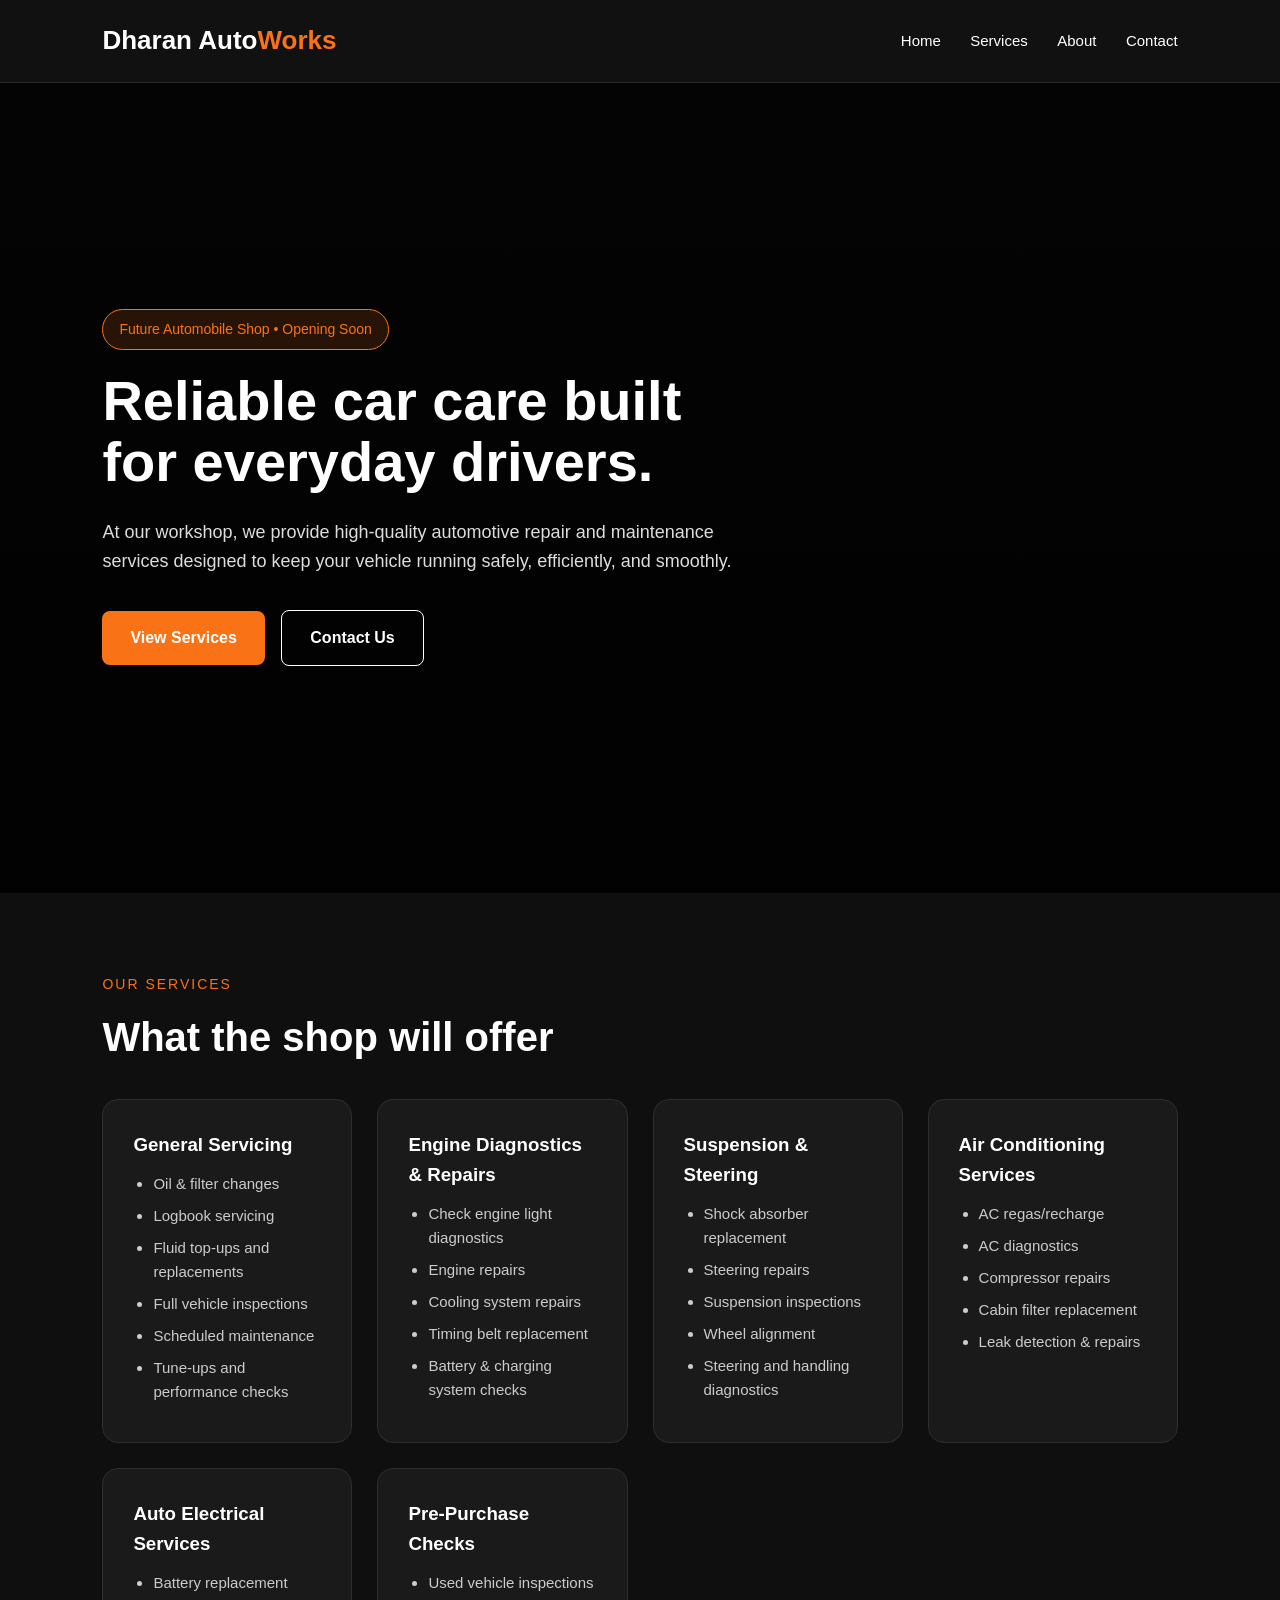
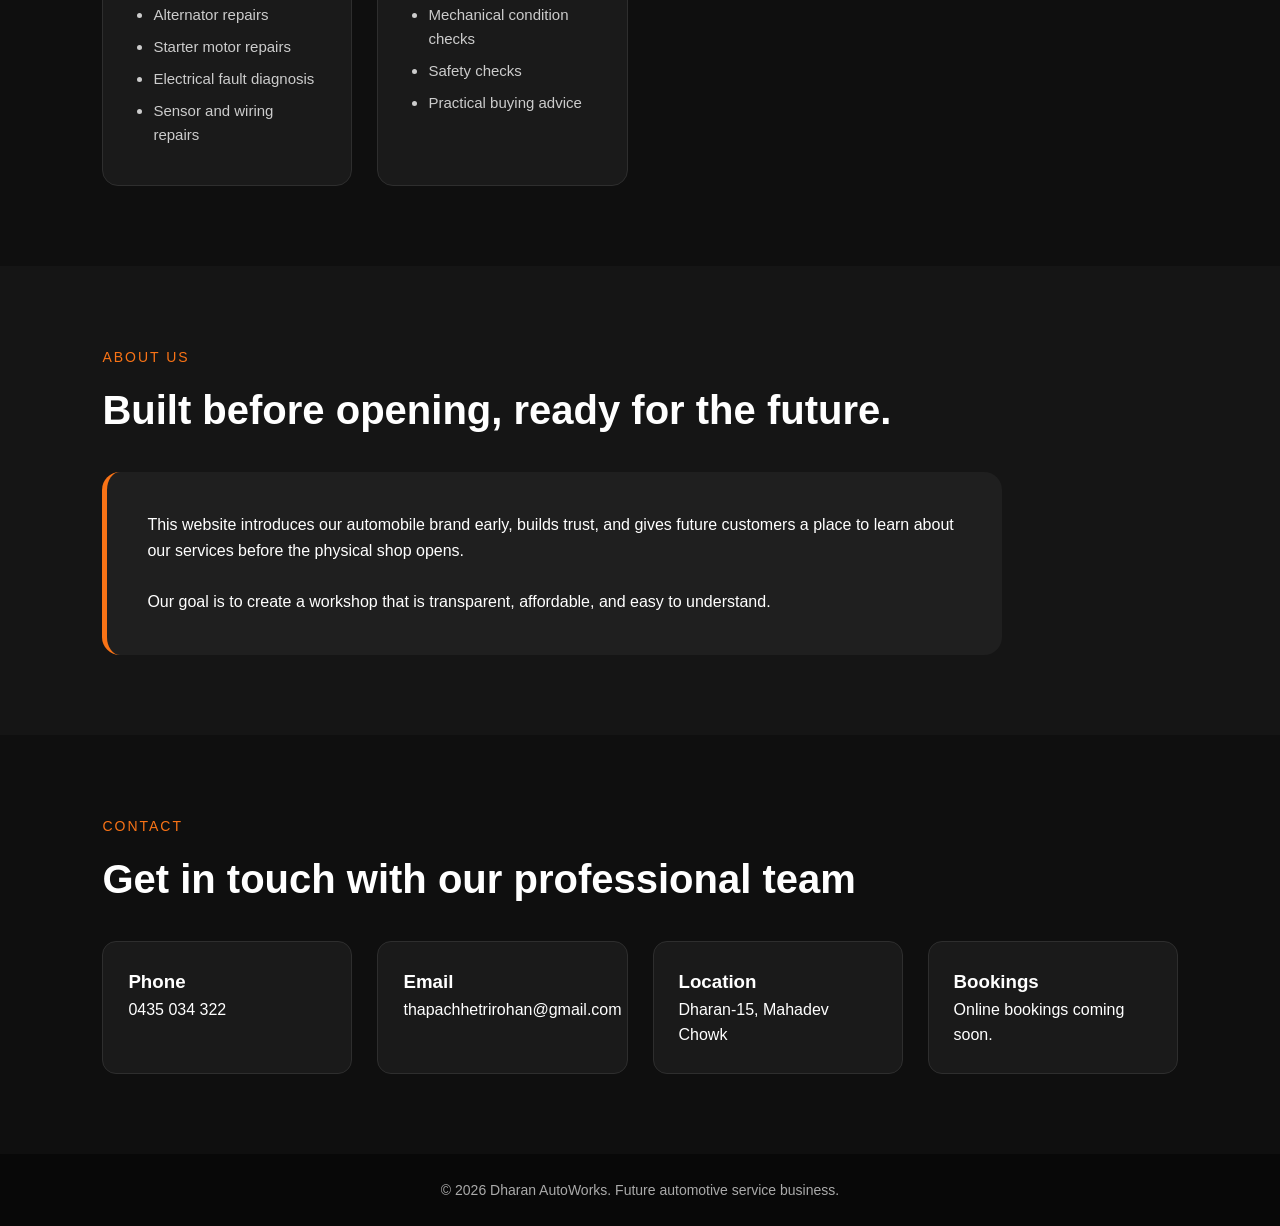
==== index.htnl.html @ decf904a "Few updates" ====
<!DOCTYPE html>
<html lang="en">
<head>
  <meta charset="UTF-8" />
  <meta name="viewport" content="width=device-width, initial-scale=1.0" />
  <title>Dharan AutoWorks | Future Automobile Shop</title>
  <link rel="stylesheet" href="style.css" />
</head>
<body>

  <header>
    <div class="logo">Dharan Auto<span>Works</span></div>
    <nav>
      <a href="#home">Home</a>
      <a href="#services">Services</a>
      <a href="#about">About</a>
      <a href="#contact">Contact</a>
    </nav>
  </header>

  <section class="hero" id="home">
    <div class="hero-content">
      <span class="badge">Future Automobile Shop • Opening Soon</span>
      <h1>Reliable car care built for everyday drivers.</h1>
      <p>
        At our workshop, we provide high-quality automotive repair and maintenance services designed to keep your vehicle running safely, efficiently, and smoothly.
      </p>
      <a href="#services" class="btn">View Services</a>
      <a href="#contact" class="btn btn-outline">Contact Us</a>
    </div>
  </section>

  <section id="services">
    <p class="section-title">Our Services</p>
    <h2>What the shop will offer</h2>

    <div class="services-grid">

      <div class="card">
        <h3>General Servicing</h3>
        <ul>
          <li>Oil & filter changes</li>
          <li>Logbook servicing</li>
          <li>Fluid top-ups and replacements</li>
          <li>Full vehicle inspections</li>
          <li>Scheduled maintenance</li>
          <li>Tune-ups and performance checks</li>
        </ul>
      </div>

      <div class="card">
        <h3>Engine Diagnostics & Repairs</h3>
        <ul>
          <li>Check engine light diagnostics</li>
          <li>Engine repairs</li>
          <li>Cooling system repairs</li>
          <li>Timing belt replacement</li>
          <li>Battery & charging system checks</li>
        </ul>
      </div>

      <div class="card">
        <h3>Suspension & Steering</h3>
        <ul>
          <li>Shock absorber replacement</li>
          <li>Steering repairs</li>
          <li>Suspension inspections</li>
          <li>Wheel alignment</li>
          <li>Steering and handling diagnostics</li>
        </ul>
      </div>

      <div class="card">
        <h3>Air Conditioning Services</h3>
        <ul>
          <li>AC regas/recharge</li>
          <li>AC diagnostics</li>
          <li>Compressor repairs</li>
          <li>Cabin filter replacement</li>
          <li>Leak detection & repairs</li>
        </ul>
      </div>

      <div class="card">
        <h3>Auto Electrical Services</h3>
        <ul>
          <li>Battery replacement</li>
          <li>Alternator repairs</li>
          <li>Starter motor repairs</li>
          <li>Electrical fault diagnosis</li>
          <li>Sensor and wiring repairs</li>
        </ul>
      </div>

      <div class="card">
        <h3>Pre-Purchase Checks</h3>
        <ul>
          <li>Used vehicle inspections</li>
          <li>Mechanical condition checks</li>
          <li>Safety checks</li>
          <li>Practical buying advice</li>
        </ul>
      </div>

    </div>
  </section>

  <section class="about" id="about">
    <p class="section-title">About Us</p>
    <h2>Built before opening, ready for the future.</h2>

    <div class="about-box">
      <p>
        This website introduces our automobile brand early, builds trust, and gives future customers a place to learn about our services before the physical shop opens.
      </p>
      <br />
      <p>
        Our goal is to create a workshop that is transparent, affordable, and easy to understand.
      </p>
    </div>
  </section>

  <section id="contact">
    <p class="section-title">Contact</p>
    <h2>Get in touch with our professional team</h2>

    <div class="contact-box">
      <div class="contact-item">
        <h3>Phone</h3>
        <p>0435 034 322</p>
      </div>

      <div class="contact-item">
        <h3>Email</h3>
        <p>thapachhetrirohan@gmail.com</p>
      </div>

      <div class="contact-item">
        <h3>Location</h3>
        <p>Dharan-15, Mahadev Chowk</p>
      </div>

      <div class="contact-item">
        <h3>Bookings</h3>
        <p>Online bookings coming soon.</p>
      </div>
    </div>
  </section>

  <footer>
    <p>© 2026 Dharan AutoWorks. Future automotive service business.</p>
  </footer>

  <script src="script.js"></script>
</body>
</html>
---- style.css ----
* {
  margin: 0;
  padding: 0;
  box-sizing: border-box;
  font-family: Arial, sans-serif;
}

body {
  background: #0f0f0f;
  color: #ffffff;
  line-height: 1.6;
}

header {
  background: #111111;
  padding: 20px 8%;
  display: flex;
  justify-content: space-between;
  align-items: center;
  position: sticky;
  top: 0;
  z-index: 1000;
  border-bottom: 1px solid #2a2a2a;
}

.logo {
  font-size: 26px;
  font-weight: bold;
}

.logo span {
  color: #f97316;
}

nav a {
  color: #ffffff;
  text-decoration: none;
  margin-left: 25px;
  font-size: 15px;
}

nav a:hover {
  color: #f97316;
}

.hero {
  min-height: 90vh;
  display: flex;
  align-items: center;
  padding: 80px 8%;
  background: linear-gradient(rgba(0,0,0,0.75), rgba(0,0,0,0.9)),
    url("https://images.unsplash.com/photo-1486262715619-67b85e0b08d3?auto=format&fit=crop&w=1600&q=80");
  background-size: cover;
  background-position: center;
}

.hero-content {
  max-width: 650px;
}

.badge {
  display: inline-block;
  background: rgba(249, 115, 22, 0.15);
  color: #f97316;
  padding: 8px 16px;
  border: 1px solid #f97316;
  border-radius: 30px;
  margin-bottom: 20px;
  font-size: 14px;
}

.hero h1 {
  font-size: 56px;
  line-height: 1.1;
  margin-bottom: 25px;
}

.hero p {
  color: #dddddd;
  font-size: 18px;
  margin-bottom: 35px;
}

.btn {
  display: inline-block;
  background: #f97316;
  color: #ffffff;
  padding: 14px 28px;
  border-radius: 8px;
  text-decoration: none;
  font-weight: bold;
  margin-right: 12px;
}

.btn:hover {
  background: #ea580c;
}

.btn-outline {
  background: transparent;
  border: 1px solid #ffffff;
}

section {
  padding: 80px 8%;
}

.section-title {
  color: #f97316;
  text-transform: uppercase;
  letter-spacing: 2px;
  font-size: 14px;
  margin-bottom: 10px;
}

h2 {
  font-size: 40px;
  margin-bottom: 30px;
}

.services-grid {
  display: grid;
  grid-template-columns: repeat(auto-fit, minmax(230px, 1fr));
  gap: 25px;
}

.card {
  background: #1a1a1a;
  border: 1px solid #2e2e2e;
  padding: 30px;
  border-radius: 16px;
  transition: 0.3s;
}

.card:hover {
  transform: translateY(-8px);
  border-color: #f97316;
}

.card h3 {
  margin-bottom: 12px;
  color: #ffffff;
}

.card ul {
  padding-left: 20px;
  color: #cccccc;
  font-size: 15px;
}

.card li {
  margin-bottom: 8px;
}

.about {
  background: #151515;
}

.about-box {
  max-width: 900px;
  background: #1f1f1f;
  padding: 40px;
  border-radius: 18px;
  border-left: 5px solid #f97316;
}

.contact-box {
  display: grid;
  grid-template-columns: repeat(auto-fit, minmax(250px, 1fr));
  gap: 25px;
}

.contact-item {
  background: #1a1a1a;
  padding: 25px;
  border-radius: 14px;
  border: 1px solid #2e2e2e;
}

footer {
  text-align: center;
  padding: 25px;
  background: #080808;
  color: #aaaaaa;
  font-size: 14px;
}

@media (max-width: 768px) {
  header {
    flex-direction: column;
    gap: 15px;
  }

  nav a {
    margin: 0 8px;
  }

  .hero h1 {
    font-size: 38px;
  }

  h2 {
    font-size: 32px;
  }
}
html {
  scroll-behavior: smooth;
}
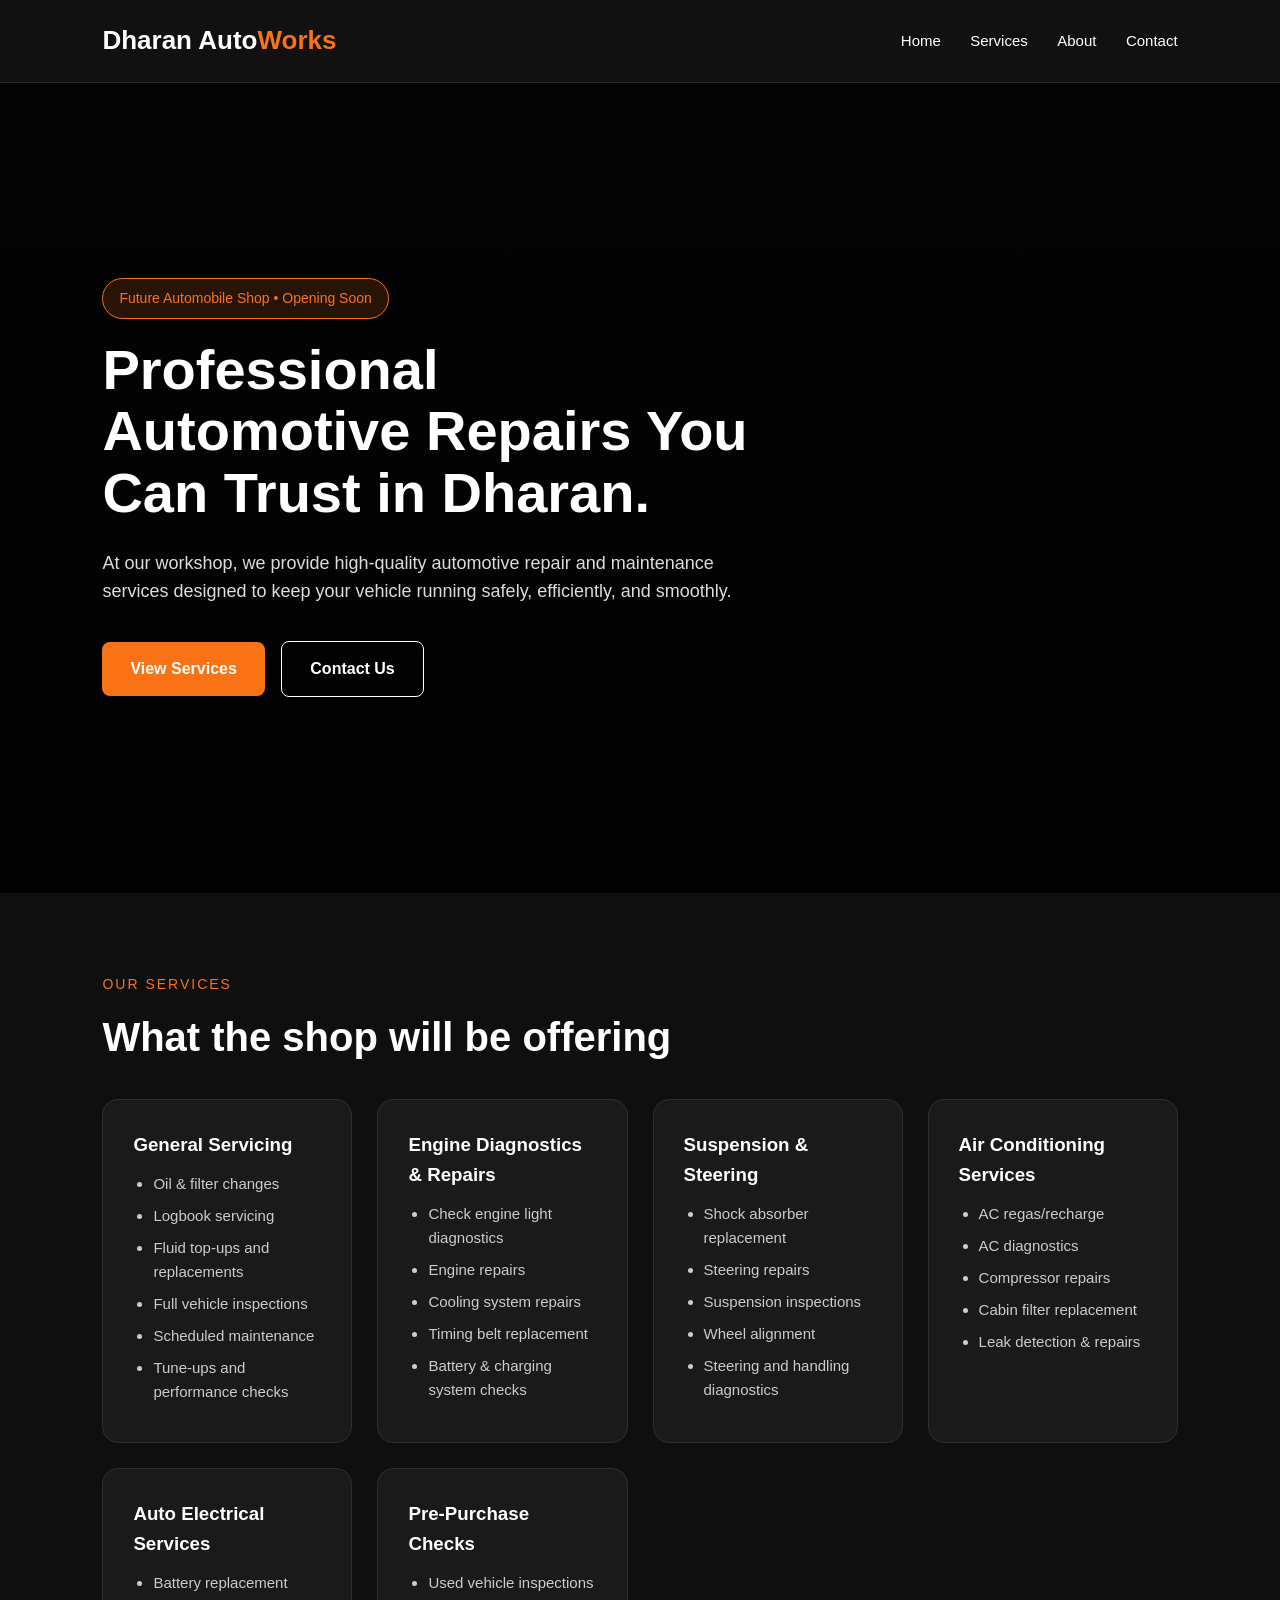
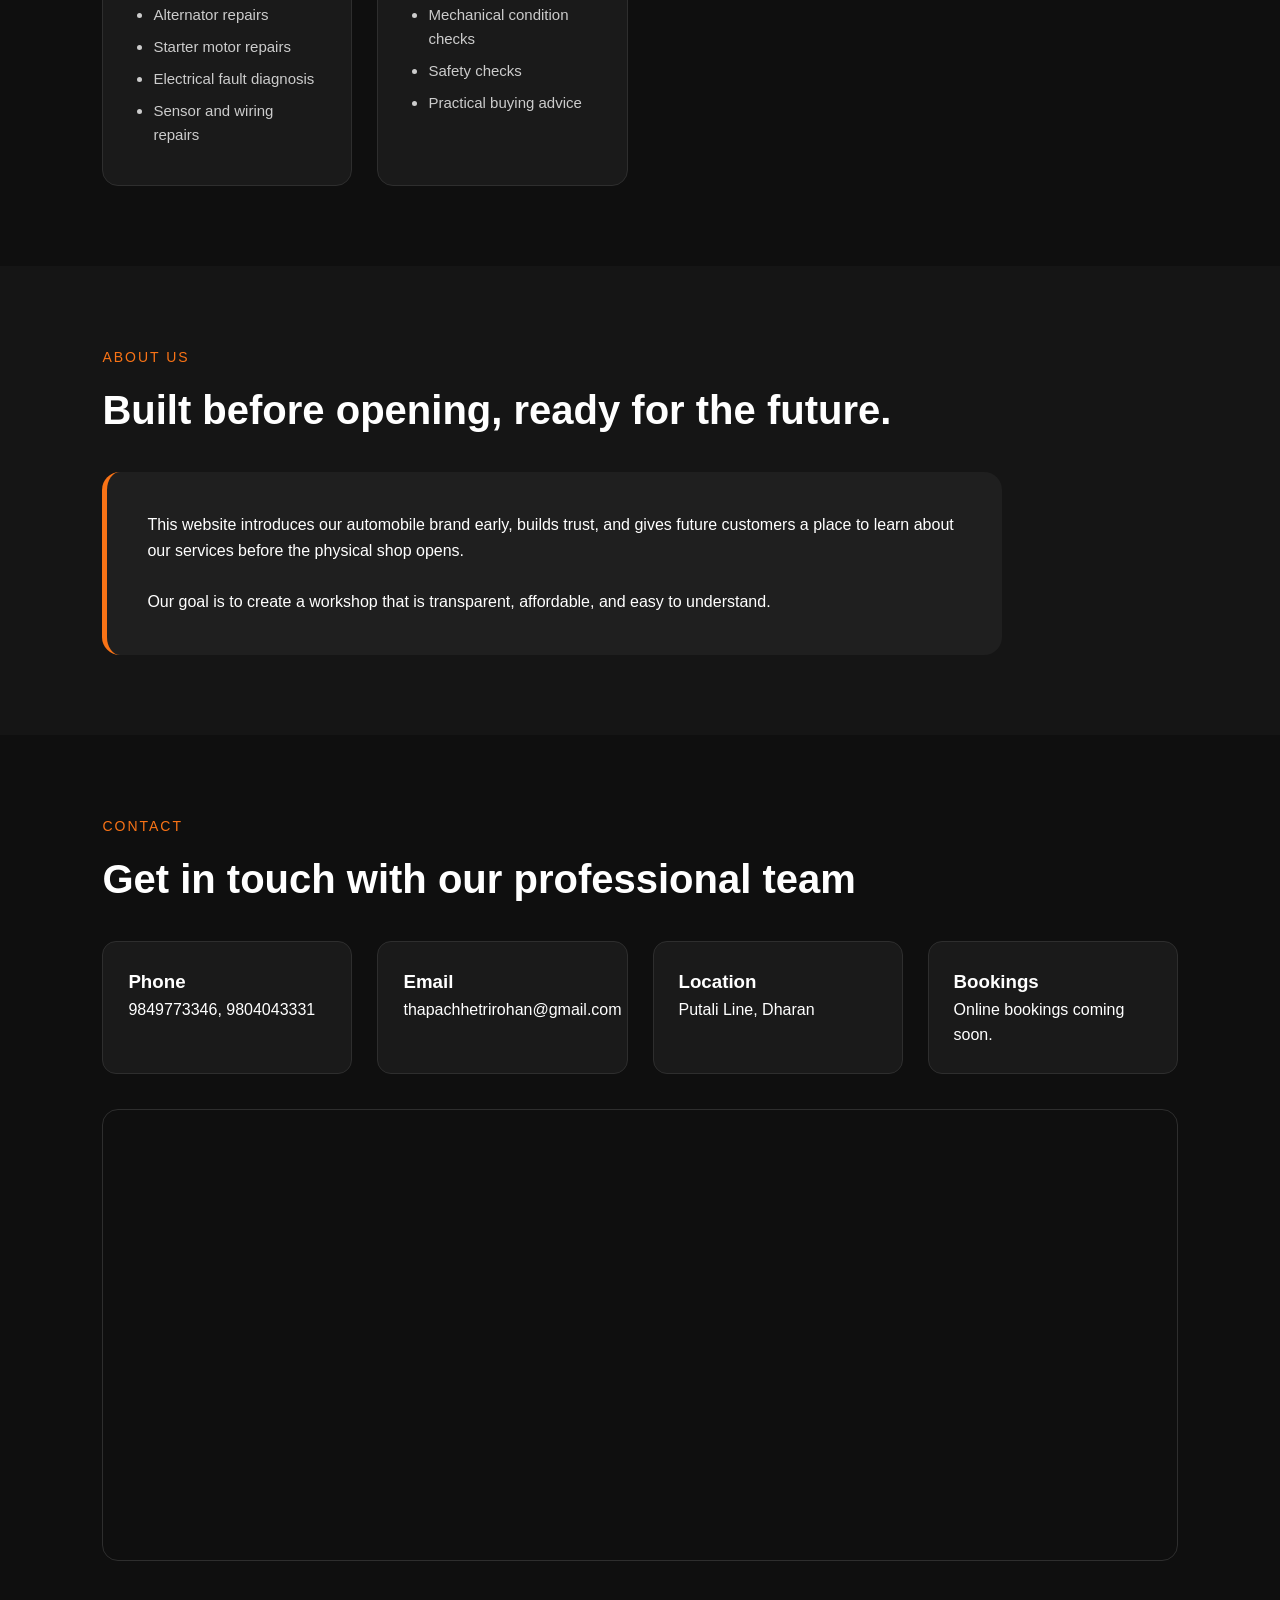
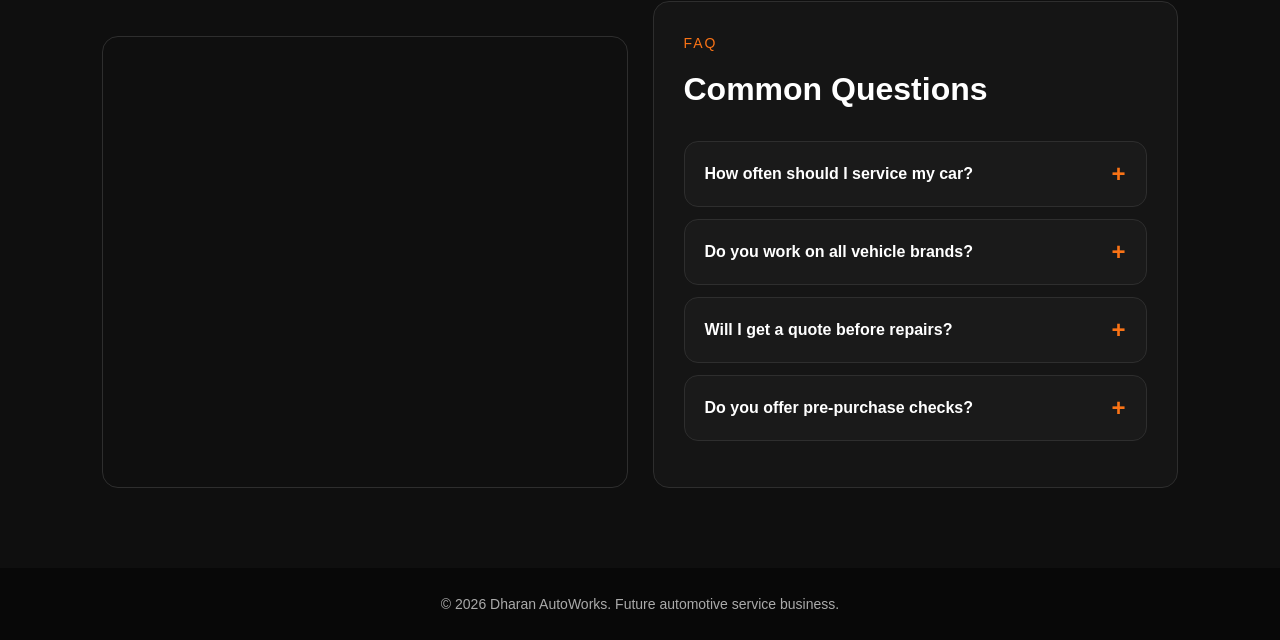
==== commit 91e7df4e: "More improvements" ====
--- a/index.htnl.html
+++ b/index.htnl.html
@@ -21,7 +21,7 @@
   <section class="hero" id="home">
     <div class="hero-content">
       <span class="badge">Future Automobile Shop • Opening Soon</span>
-      <h1>Reliable car care built for everyday drivers.</h1>
+      <h1>Professional Automotive Repairs You Can Trust in Dharan.</h1>
       <p>
         At our workshop, we provide high-quality automotive repair and maintenance services designed to keep your vehicle running safely, efficiently, and smoothly.
       </p>
@@ -32,7 +32,7 @@
 
   <section id="services">
     <p class="section-title">Our Services</p>
-    <h2>What the shop will offer</h2>
+    <h2>What the shop will be offering</h2>
 
     <div class="services-grid">
 
@@ -127,7 +127,9 @@
     <div class="contact-box">
       <div class="contact-item">
         <h3>Phone</h3>
-        <p>0435 034 322</p>
+        <p>9849773346,
+          9804043331
+        </p>
       </div>
 
       <div class="contact-item">
@@ -137,14 +139,81 @@
 
       <div class="contact-item">
         <h3>Location</h3>
-        <p>Dharan-15, Mahadev Chowk</p>
+        <p>Putali Line, Dharan </p>
       </div>
 
       <div class="contact-item">
         <h3>Bookings</h3>
         <p>Online bookings coming soon.</p>
       </div>
-    </div>
+
+    </div>
+    <div class="map-box">
+  <iframe
+    src="https://www.google.com/maps?q=26.814644,87.274342&output=embed"
+    allowfullscreen
+    loading="lazy">
+  </iframe>
+</div>
+
+<div class="contact-extra">
+
+  <div class="map-box">
+    <iframe
+      src="https://www.google.com/maps?q=26.814644,87.274342&output=embed"
+      allowfullscreen
+      loading="lazy">
+    </iframe>
+  </div>
+
+  <div class="faq-mini">
+    <p class="section-title">FAQ</p>
+    <h2>Common Questions</h2>
+
+    <div class="faq-item">
+      <button class="faq-question">
+        How often should I service my car?
+        <span>+</span>
+      </button>
+      <div class="faq-answer">
+        <p>Most vehicles should be serviced every 5,000 to 10,000 km, or every 6 months depending on driving conditions.</p>
+      </div>
+    </div>
+
+    <div class="faq-item">
+      <button class="faq-question">
+        Do you work on all vehicle brands?
+        <span>+</span>
+      </button>
+      <div class="faq-answer">
+        <p>Yes, we aim to service most vehicle makes and models including cars, SUVs, and commercial vehicles.</p>
+      </div>
+    </div>
+
+    <div class="faq-item">
+      <button class="faq-question">
+        Will I get a quote before repairs?
+        <span>+</span>
+      </button>
+      <div class="faq-answer">
+        <p>Yes. We explain the issue, repair options, and estimated cost before major work begins.</p>
+      </div>
+    </div>
+
+    <div class="faq-item">
+      <button class="faq-question">
+        Do you offer pre-purchase checks?
+        <span>+</span>
+      </button>
+      <div class="faq-answer">
+        <p>Yes. We can inspect used vehicles before purchase to help customers avoid hidden repair costs.</p>
+      </div>
+    </div>
+
+  </div>
+
+</div>
+
   </section>
 
   <footer>
--- a/style.css
+++ b/style.css
@@ -205,4 +205,121 @@
 }
 html {
   scroll-behavior: smooth;
+}
+
+.map-box {
+  margin-top: 35px;
+  border-radius: 16px;
+  overflow: hidden;
+  border: 1px solid #2e2e2e;
+}
+
+.map-box iframe {
+  width: 100%;
+  height: 400px;
+  border: 0;
+  display: block;
+}
+
+.contact-extra {
+  display: grid;
+  grid-template-columns: 1fr 1fr;
+  gap: 25px;
+  margin-top: 40px;
+  align-items: stretch;
+}
+
+.map-box {
+  border-radius: 16px;
+  overflow: hidden;
+  border: 1px solid #2e2e2e;
+  min-height: 450px;
+}
+
+.map-box iframe {
+  width: 100%;
+  height: 100%;
+  min-height: 450px;
+  border: 0;
+  display: block;
+}
+
+.faq-mini {
+  background: #151515;
+  border: 1px solid #2e2e2e;
+  border-radius: 16px;
+  padding: 30px;
+}
+
+.faq-mini h2 {
+  font-size: 32px;
+  margin-bottom: 25px;
+}
+
+.faq-item {
+  background: #1a1a1a;
+  border: 1px solid #2e2e2e;
+  border-radius: 14px;
+  margin-bottom: 12px;
+  overflow: hidden;
+}
+
+.faq-question {
+  width: 100%;
+  background: transparent;
+  color: #ffffff;
+  border: none;
+  padding: 18px 20px;
+  font-size: 16px;
+  font-weight: bold;
+  text-align: left;
+  cursor: pointer;
+  display: flex;
+  justify-content: space-between;
+  align-items: center;
+}
+
+.faq-question span {
+  color: #f97316;
+  font-size: 24px;
+  transition: 0.3s;
+}
+
+.faq-answer {
+  max-height: 0;
+  overflow: hidden;
+  transition: max-height 0.35s ease;
+}
+
+.faq-answer p {
+  color: #cccccc;
+  padding: 0 20px 18px;
+  font-size: 15px;
+}
+
+.faq-item.active {
+  border-color: #f97316;
+}
+
+.faq-item.active .faq-question span {
+  transform: rotate(45deg);
+}
+
+@media (max-width: 768px) {
+  .contact-extra {
+    grid-template-columns: 1fr;
+  }
+
+  .map-box,
+  .map-box iframe {
+    min-height: 320px;
+  }
+
+  .faq-mini {
+    padding: 22px;
+  }
+
+  .faq-mini h2 {
+    font-size: 28px;
+  }
 }
